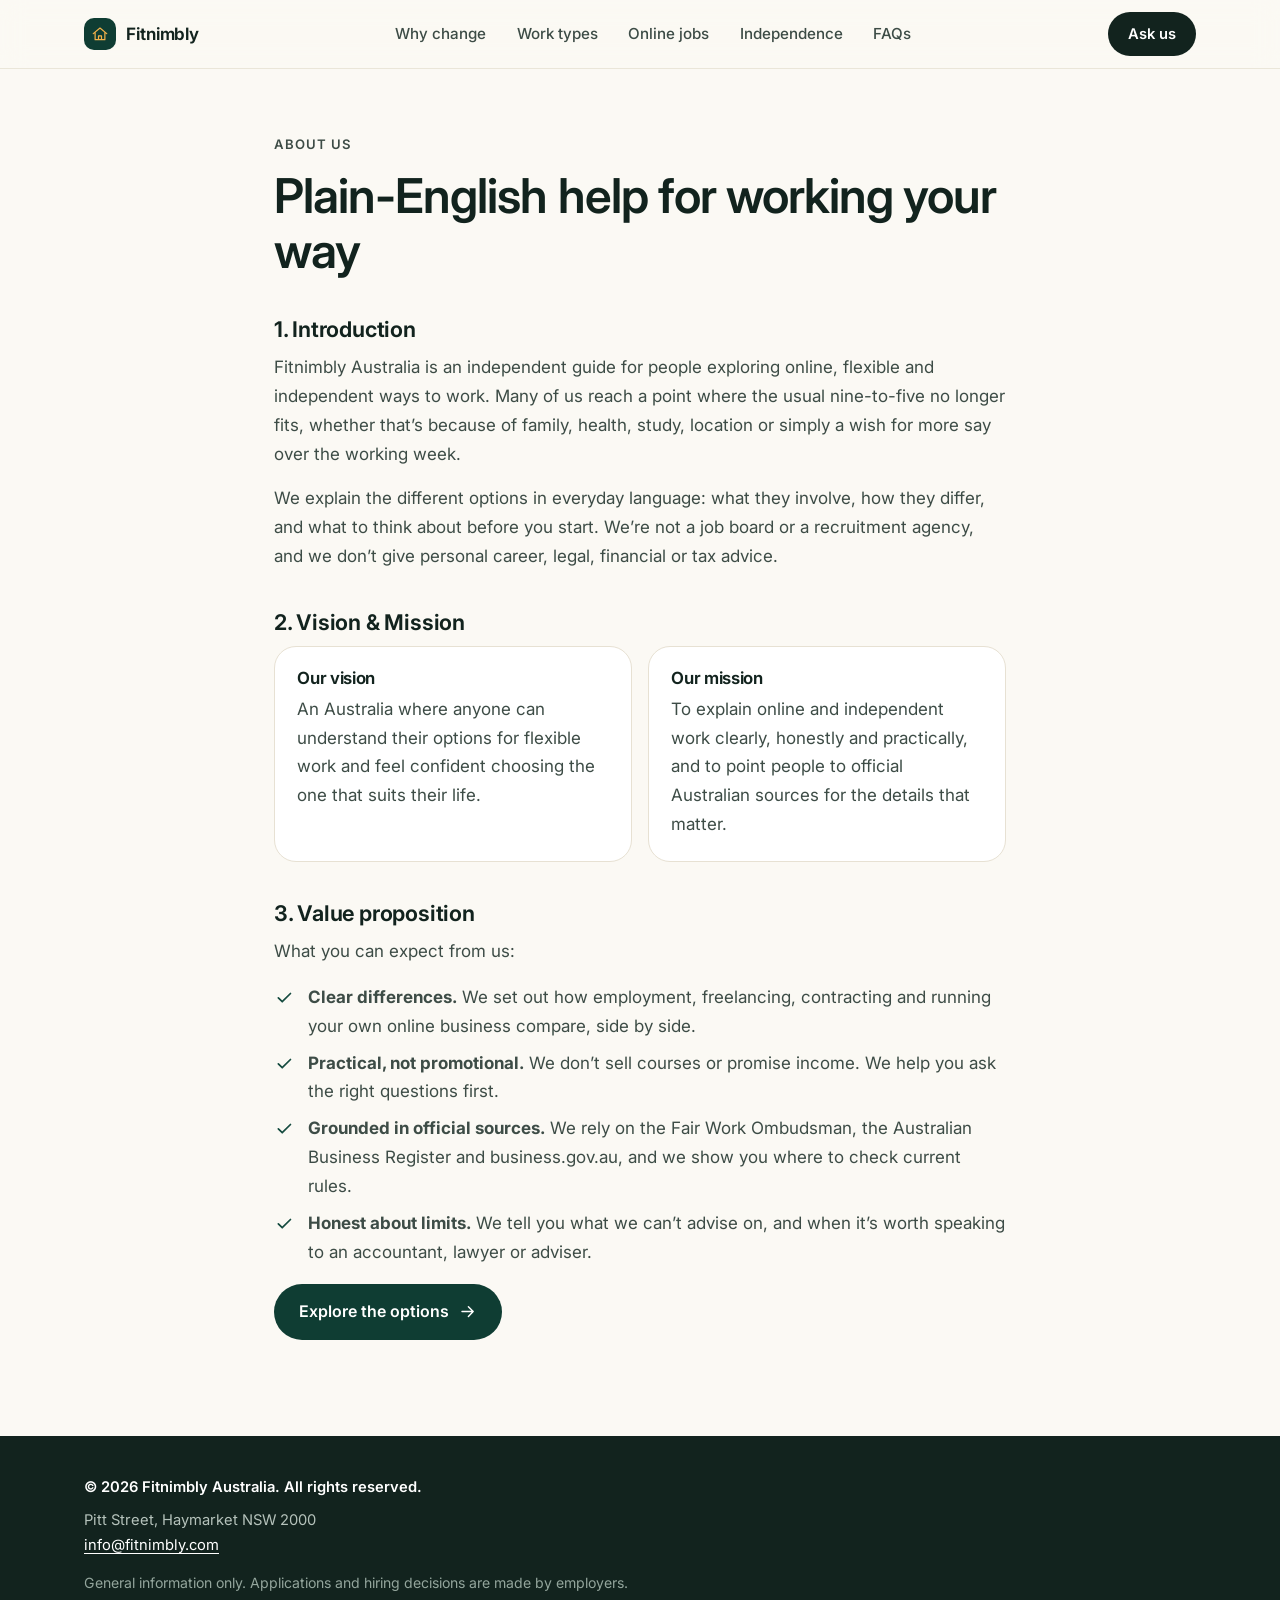
==== about/index.html @ 5c1d7741 "XM AUS1.0: fitnimbly.com Co-authored-by: Cursor <cursoragent@cursor.com>" ====
<!DOCTYPE html>
<html lang="en-AU">
<head>
  <meta charset="utf-8">
  <meta name="viewport" content="width=device-width, initial-scale=1">
  <title>About us | Fitnimbly Australia</title>
  <meta name="description" content="About Fitnimbly Australia: who we are, our vision and mission, and what you can expect from us.">
  <link rel="preconnect" href="https://fonts.googleapis.com">
  <link rel="preconnect" href="https://fonts.gstatic.com" crossorigin>
  <link rel="stylesheet" href="https://fonts.googleapis.com/css2?family=Inter:wght@400;500;600;700&display=swap">
  <link rel="stylesheet" href="/styles.css">
</head>
<body>
  <svg width="0" height="0" style="position:absolute" aria-hidden="true" focusable="false">
    <defs>
      <symbol id="i-house" viewBox="0 0 24 24"><path d="M3 11.5 12 4l9 7.5M5.5 10v9.5h13V10M10 19.5v-5h4v5" fill="none" stroke="currentColor" stroke-width="1.6" stroke-linecap="round" stroke-linejoin="round"/></symbol>
      <symbol id="i-arrow" viewBox="0 0 24 24"><path d="M5 12h14M13 6l6 6-6 6" fill="none" stroke="currentColor" stroke-width="1.8" stroke-linecap="round" stroke-linejoin="round"/></symbol>
      <symbol id="i-check" viewBox="0 0 24 24"><path d="m5 12.5 4.5 4.5L19 7.5" fill="none" stroke="currentColor" stroke-width="2" stroke-linecap="round" stroke-linejoin="round"/></symbol>
    </defs>
  </svg>

  <a class="skip" href="#main">Skip to main content</a>

  <header class="site-header">
    <div class="wrap bar">
      <a class="brand" href="/#top">
        <span class="mark" aria-hidden="true"><svg class="ico"><use href="#i-house"/></svg></span>
        <span>Fitnimbly</span>
      </a>
      <nav aria-label="Guide sections">
        <ul>
          <li><a href="/#change">Why change</a></li>
          <li><a href="/#options">Work types</a></li>
          <li><a href="/#work">Online jobs</a></li>
          <li><a href="/#independence">Independence</a></li>
          <li><a href="/#faqs">FAQs</a></li>
        </ul>
      </nav>
      <a class="btn small-btn" href="/#ask">Ask us</a>
    </div>
  </header>

  <main id="main">
    <article class="page doc">
      <div class="narrow">
        <p class="kicker">About us</p>
        <h1>Plain-English help for working your way</h1>

        <section aria-labelledby="intro">
          <h2 id="intro">1. Introduction</h2>
          <p>Fitnimbly Australia is an independent guide for people exploring online, flexible and independent ways to work. Many of us reach a point where the usual nine-to-five no longer fits, whether that’s because of family, health, study, location or simply a wish for more say over the working week.</p>
          <p>We explain the different options in everyday language: what they involve, how they differ, and what to think about before you start. We’re not a job board or a recruitment agency, and we don’t give personal career, legal, financial or tax advice.</p>
        </section>

        <section aria-labelledby="vision">
          <h2 id="vision">2. Vision &amp; Mission</h2>
          <div class="vm">
            <div class="card">
              <h3>Our vision</h3>
              <p>An Australia where anyone can understand their options for flexible work and feel confident choosing the one that suits their life.</p>
            </div>
            <div class="card">
              <h3>Our mission</h3>
              <p>To explain online and independent work clearly, honestly and practically, and to point people to official Australian sources for the details that matter.</p>
            </div>
          </div>
        </section>

        <section aria-labelledby="value">
          <h2 id="value">3. Value proposition</h2>
          <p>What you can expect from us:</p>
          <ul class="ticks">
            <li><svg class="ico" aria-hidden="true"><use href="#i-check"/></svg><span><strong>Clear differences.</strong> We set out how employment, freelancing, contracting and running your own online business compare, side by side.</span></li>
            <li><svg class="ico" aria-hidden="true"><use href="#i-check"/></svg><span><strong>Practical, not promotional.</strong> We don’t sell courses or promise income. We help you ask the right questions first.</span></li>
            <li><svg class="ico" aria-hidden="true"><use href="#i-check"/></svg><span><strong>Grounded in official sources.</strong> We rely on the Fair Work Ombudsman, the Australian Business Register and business.gov.au, and we show you where to check current rules.</span></li>
            <li><svg class="ico" aria-hidden="true"><use href="#i-check"/></svg><span><strong>Honest about limits.</strong> We tell you what we can’t advise on, and when it’s worth speaking to an accountant, lawyer or adviser.</span></li>
          </ul>
          <p><a class="btn primary" href="/#options">Explore the options <svg class="ico" aria-hidden="true"><use href="#i-arrow"/></svg></a></p>
        </section>
      </div>
    </article>
  </main>

  <footer class="site-footer">
    <div class="wrap foot">
      <p class="copy">© 2026 Fitnimbly Australia. All rights reserved.</p>
      <address>
        <span>Pitt Street, Haymarket NSW 2000</span><br>
        <a href="mailto:info@fitnimbly.com">info@fitnimbly.com</a>
      </address>
      <p class="disclaimer">General information only. Applications and hiring decisions are made by employers.</p>
    </div>
  </footer>
</body>
</html>
---- styles.css ----
:root {
  --ink: #12231e;
  --ink-2: #3d4c46;
  --muted: #62706a;
  --bg: #fbf9f4;
  --alt: #f3efe6;
  --card: #ffffff;
  --line: #e7e1d3;
  --forest: #0f3d33;
  --forest-2: #164c40;
  --mint: #dcebe1;
  --sand: #f1e6cf;
  --amber: #f4b24a;
  --amber-ink: #5c3b00;
  --clay: #c8532f;
  --focus: #0b57d0;
  --r: 22px;
  --sans: "Inter", system-ui, -apple-system, "Segoe UI", Roboto, Arial, sans-serif;
  --serif: "Instrument Serif", Georgia, serif;
}

* { box-sizing: border-box; }
html { scroll-behavior: smooth; scroll-padding-top: 88px; }
body { margin: 0; font-family: var(--sans); font-size: 1.0625rem; line-height: 1.65; color: var(--ink-2); background: var(--bg); -webkit-font-smoothing: antialiased; }
h1, h2, h3, h4 { margin: 0 0 .6rem; color: var(--ink); line-height: 1.15; letter-spacing: -.02em; font-weight: 650; }
h1 { font-size: clamp(2.5rem, 5.4vw, 4.1rem); letter-spacing: -.035em; font-weight: 600; }
h1 em { font-style: normal; color: var(--forest-2); }
h2 { font-size: clamp(1.9rem, 3.4vw, 2.7rem); letter-spacing: -.03em; }
h3 { font-size: 1.15rem; }
h4 { font-size: .95rem; }
p { margin: 0 0 1rem; }
a { color: var(--forest-2); text-underline-offset: 3px; }
a:hover { color: var(--forest); }
:focus-visible { outline: 3px solid var(--focus); outline-offset: 3px; border-radius: 6px; }

.wrap { max-width: 1160px; margin: 0 auto; padding: 0 1.5rem; }
section { padding: 6rem 0; }
section.alt { background: var(--alt); }
.small { font-size: .95rem; color: var(--muted); }
.ico { width: 1.2em; height: 1.2em; flex: none; vertical-align: -.2em; }
.kicker { font-size: .82rem; font-weight: 600; letter-spacing: .08em; text-transform: uppercase; color: var(--clay); margin-bottom: .8rem; }
.section-lead { font-size: 1.15rem; color: var(--muted); max-width: 62ch; margin-bottom: 2.6rem; }
.sub-h { margin: 3rem 0 .8rem; font-size: 1.35rem; }

.skip { position: absolute; left: -999px; top: 0; background: #fff; padding: .6rem 1rem; z-index: 50; }
.skip:focus { left: 0; }

.site-header { position: sticky; top: 0; z-index: 40; background: rgba(251,249,244,.85); backdrop-filter: saturate(1.4) blur(12px); border-bottom: 1px solid rgba(231,225,211,.8); }
.bar { display: flex; align-items: center; justify-content: space-between; gap: 1.5rem; min-height: 68px; }
.brand { display: flex; align-items: center; gap: .65rem; font-weight: 650; color: var(--ink); text-decoration: none; letter-spacing: -.01em; }
.mark { display: grid; place-items: center; width: 32px; height: 32px; border-radius: 10px; background: var(--forest); color: var(--amber); }
.mark .ico { width: 18px; height: 18px; }
nav ul { display: flex; gap: .3rem; list-style: none; margin: 0; padding: 0; }
nav a { display: block; color: var(--ink-2); text-decoration: none; font-size: .95rem; font-weight: 500; padding: .45rem .8rem; border-radius: 999px; }
nav a:hover { background: rgba(15,61,51,.07); color: var(--ink); }

.btn { display: inline-flex; align-items: center; gap: .55rem; font: inherit; font-weight: 600; font-size: 1rem; padding: .85rem 1.5rem; border-radius: 999px; text-decoration: none; cursor: pointer; border: 1.5px solid transparent; min-height: 48px; transition: transform .15s ease, background .15s ease, border-color .15s ease; }
.btn:hover { transform: translateY(-1px); }
.btn.primary { background: var(--forest); color: #fff; }
.btn.primary:hover { background: var(--forest-2); color: #fff; }
.btn.ghost { background: transparent; color: var(--ink); border-color: #c8c2b2; }
.btn.ghost:hover { border-color: var(--ink); }
.small-btn { background: var(--ink); color: #fff; padding: .55rem 1.2rem; min-height: 40px; font-size: .92rem; }
.small-btn:hover { background: #000; color: #fff; }

.hero { padding: 5rem 0 5.5rem; position: relative; overflow: hidden; background: radial-gradient(900px 500px at 88% -10%, #f9e2b6 0, transparent 60%), radial-gradient(700px 500px at -5% 100%, #d7e9dd 0, transparent 60%), var(--bg); }
.hero-grid { display: grid; grid-template-columns: 1.05fr 1fr; gap: 3.5rem; align-items: center; }
.eyebrow { display: inline-flex; align-items: center; gap: .55rem; font-size: .88rem; font-weight: 600; color: var(--forest-2); background: rgba(255,255,255,.75); border: 1px solid var(--line); padding: .35rem .9rem; border-radius: 999px; margin-bottom: 1.4rem; }
.dot { width: 8px; height: 8px; border-radius: 50%; background: var(--clay); }
.lead { font-size: 1.25rem; color: var(--ink); margin-top: 1.4rem; max-width: 36em; }
.sub { color: var(--muted); max-width: 36em; }
.actions { display: flex; flex-wrap: wrap; gap: .75rem; margin: 1.8rem 0 1.6rem; }
.audience { list-style: none; display: flex; flex-wrap: wrap; gap: .4rem 1.2rem; padding: 0; margin: 0; font-size: .92rem; color: var(--muted); }
.audience li::before { content: ""; display: inline-block; width: 6px; height: 6px; border-radius: 50%; background: var(--amber); margin-right: .5rem; vertical-align: middle; }

.hero-art { position: relative; padding: 1rem 0 2.5rem 1.5rem; }
.mock { background: #fff; border: 1px solid var(--line); border-radius: 20px; box-shadow: 0 30px 60px -20px rgba(15,61,51,.25), 0 6px 14px rgba(15,61,51,.06); overflow: hidden; transform: rotate(1.2deg); }
.mock-top { display: flex; align-items: center; gap: .4rem; padding: .75rem 1rem; background: #f6f3ec; border-bottom: 1px solid var(--line); }
.mock-top i { width: 10px; height: 10px; border-radius: 50%; background: #d9d2c0; }
.mock-top span { margin-left: .6rem; font-size: .78rem; color: var(--muted); background: #fff; border: 1px solid var(--line); border-radius: 999px; padding: .15rem .8rem; }
.mock-body { padding: 1.5rem; }
.ex { font-size: .72rem; font-weight: 700; text-transform: uppercase; letter-spacing: .08em; color: var(--clay); margin-bottom: .3rem; }
.mock-body h2 { font-size: 1.5rem; margin-bottom: .8rem; }
.tags { display: flex; flex-wrap: wrap; gap: .4rem; margin-bottom: 1rem; }
.tag-pill { display: inline-flex; align-items: center; gap: .35rem; font-size: .8rem; background: var(--alt); color: var(--ink-2); border-radius: 999px; padding: .25rem .7rem; }
.reqs { list-style: none; margin: 0 0 1.2rem; padding: 0; font-size: .92rem; }
.reqs li { display: flex; align-items: center; gap: .6rem; padding: .5rem 0; border-top: 1px solid var(--line); }
.pill { display: inline-block; font-size: .72rem; font-weight: 700; padding: .15rem .6rem; border-radius: 999px; letter-spacing: .02em; white-space: nowrap; }
.pill.must { background: #fbe0d4; color: #8a2f13; }
.pill.nice { background: var(--mint); color: var(--forest); }
.fake-btn { text-align: center; font-weight: 600; font-size: .92rem; background: var(--forest); color: #fff; padding: .7rem; border-radius: 999px; }

.float { position: absolute; background: #fff; border: 1px solid var(--line); border-radius: 16px; box-shadow: 0 18px 36px -12px rgba(15,61,51,.28); padding: .8rem 1rem; }
.f1 { left: 0; bottom: .2rem; display: flex; gap: .7rem; align-items: center; transform: rotate(-2deg); }
.f1 b { display: block; font-size: .92rem; color: var(--ink); line-height: 1.2; }
.f1 small { color: var(--muted); font-size: .78rem; }
.tick { display: grid; place-items: center; width: 34px; height: 34px; border-radius: 50%; background: var(--mint); color: var(--forest); }
.f2 { right: -.5rem; bottom: 0; width: 210px; transform: rotate(2deg); }
.f2 .mini { font-size: .72rem; text-transform: uppercase; letter-spacing: .08em; font-weight: 700; color: var(--muted); margin-bottom: .4rem; }
.f2 .line { display: flex; gap: 4px; height: 12px; margin-bottom: .4rem; }
.f2 .seg { border-radius: 99px; }
.f2 .seg.g { flex: 1; background: #e3ddcf; }
.f2 .seg.t { flex: 4; background: var(--forest); }
.f2 small { font-size: .75rem; color: var(--muted); }

.trust { padding: 0; background: var(--forest); color: #e8f1ec; }
.learn-grid { list-style: none; margin: 0; padding: 1.6rem 0; display: grid; grid-template-columns: repeat(4, 1fr); gap: 1.5rem; }
.learn-grid li { display: flex; gap: .8rem; align-items: center; font-size: .95rem; line-height: 1.4; }
.learn-grid .ico { width: 26px; height: 26px; color: var(--amber); }

.bento { display: grid; grid-template-columns: repeat(6, 1fr); gap: 1rem; }
.tile { background: var(--card); border: 1px solid var(--line); border-radius: var(--r); padding: 1.8rem; }
.tile p:last-child { margin-bottom: 0; }
.t-remote, .t-online, .t-flex { grid-column: span 2; }
.t-overlap { grid-column: span 4; display: grid; grid-template-columns: 240px 1fr; gap: 2rem; align-items: center; }
.t-hybrid { grid-column: span 2; background: var(--forest); border-color: var(--forest); color: #d6e6de; }
.t-hybrid h3 { color: #fff; }
.t-hybrid .small { color: #b5cdc2; }
.t-hybrid strong { color: #fff; }
.badge { display: inline-grid; place-items: center; width: 46px; height: 46px; border-radius: 14px; margin-bottom: 1.1rem; }
.badge .ico { width: 24px; height: 24px; }
.t-remote .badge { background: var(--mint); color: var(--forest); }
.t-online .badge { background: #fbe0d4; color: #8a2f13; }
.t-flex .badge { background: var(--sand); color: var(--amber-ink); }

.venn { margin: 0; }
.venn svg { width: 100%; height: auto; display: block; }
.venn circle { stroke-width: 1.5; fill-opacity: .55; }
.venn .c1 { fill: #9fd0b4; stroke: #4c9a74; }
.venn .c2 { fill: #f6b9a0; stroke: #d27a58; }
.venn .c3 { fill: #f7d58f; stroke: #c99a2e; }
.vt { font-size: 13px; font-weight: 700; fill: var(--ink); font-family: var(--sans); }
.vc { font-size: 11px; font-weight: 700; fill: var(--ink); font-family: var(--sans); }

.days { display: grid; grid-template-columns: repeat(5, 1fr); gap: .4rem; margin: 1rem 0; }
.day { display: flex; flex-direction: column; align-items: center; padding: .6rem .1rem; border-radius: 12px; font-size: .78rem; font-weight: 600; }
.day b { font-size: .72rem; opacity: .85; }
.day.home { background: var(--amber); color: var(--amber-ink); }
.day.office { background: rgba(255,255,255,.12); color: #e8f1ec; }

.next { display: flex; gap: 1rem; align-items: baseline; flex-wrap: wrap; margin: 2.4rem 0 0; padding: 1rem 1.3rem; background: #fff; border: 1px solid var(--line); border-left: 4px solid var(--clay); border-radius: 14px; color: var(--ink); }
section.alt .next { background: #fff; }
.next span { font-size: .75rem; font-weight: 700; text-transform: uppercase; letter-spacing: .08em; color: var(--clay); }

.explorer { display: grid; grid-template-columns: 260px 1fr; gap: 1.2rem; align-items: start; }
.tablist { display: flex; flex-direction: column; gap: .35rem; }
.tab { display: flex; align-items: center; gap: .7rem; width: 100%; text-align: left; font: inherit; font-weight: 550; font-size: .98rem; padding: .85rem 1rem; border-radius: 14px; border: 1px solid transparent; background: transparent; color: var(--ink-2); cursor: pointer; transition: background .15s ease; }
.tab:hover { background: rgba(255,255,255,.7); }
.tab[aria-selected="true"] { background: #fff; border-color: var(--line); color: var(--ink); font-weight: 650; }
.tab .ico { color: var(--forest-2); width: 22px; height: 22px; }
.panels { background: #fff; border: 1px solid var(--line); border-radius: var(--r); padding: 2rem; min-height: 100%; }
.panel h3 { font-size: 1.6rem; margin-bottom: 1.4rem; }
.trio { display: grid; grid-template-columns: repeat(3, 1fr); gap: 1.5rem; }
.trio h4 { font-size: .78rem; text-transform: uppercase; letter-spacing: .08em; color: var(--forest-2); margin-bottom: .4rem; }
.trio p { font-size: 1rem; margin: 0; }
.js .panel[hidden] { display: none; }
html:not(.js) .panel + .panel { margin-top: 2rem; padding-top: 2rem; border-top: 1px solid var(--line); }
html:not(.js) .tablist { display: none; }
html:not(.js) .explorer { grid-template-columns: 1fr; }

.scenario { display: flex; gap: 1.4rem; align-items: flex-start; margin: 2rem 0 0; padding: 1.8rem; border-radius: var(--r); background: var(--sand); }
.scenario .mono { display: grid; place-items: center; width: 56px; height: 56px; border-radius: 50%; background: var(--forest); color: var(--amber); font-family: var(--serif); font-size: 1.8rem; flex: none; }
.scenario .mono.b { background: var(--clay); color: #fff; }
.scenario .ex { color: var(--amber-ink); }
.scenario p:last-child { margin-bottom: 0; }

.translate { display: grid; gap: .7rem; margin: 1rem 0; }
.pair { display: grid; grid-template-columns: 1fr 28px 1.4fr; gap: 1rem; align-items: center; }
.pair .from { background: var(--sand); color: var(--amber-ink); border-radius: 14px; padding: .85rem 1.1rem; font-weight: 600; font-size: .98rem; }
.pair .to { background: #fff; border: 1px solid var(--line); border-radius: 14px; padding: .85rem 1.1rem; color: var(--ink); }
.pair .arrow { color: var(--clay); width: 24px; height: 24px; }

.grid4 { display: grid; grid-template-columns: repeat(4, 1fr); gap: 1rem; margin: 2.4rem 0; }
.grid3 { display: grid; grid-template-columns: repeat(3, 1fr); gap: 1rem; }
.mini-card { background: #fff; border: 1px solid var(--line); border-radius: var(--r); padding: 1.5rem; }
.mini-card h3 { font-size: 1.05rem; }
.mini-card p { font-size: .98rem; margin: 0; }
.ib { display: inline-grid; place-items: center; width: 42px; height: 42px; border-radius: 12px; background: var(--mint); color: var(--forest); margin-bottom: 1rem; }
.mini-card a { font-weight: 600; }

.equip { display: grid; grid-template-columns: 1.3fr 1fr; gap: 2rem; align-items: center; background: var(--forest); color: #d6e6de; border-radius: var(--r); padding: 2rem; }
.equip h3 { color: #fff; }
.equip p { margin: 0; }
.equip-list { list-style: none; margin: 0; padding: 0; display: grid; grid-template-columns: 1fr 1fr; gap: .6rem; }
.equip-list li { display: flex; align-items: center; gap: .6rem; background: rgba(255,255,255,.08); border: 1px solid rgba(255,255,255,.12); border-radius: 14px; padding: .8rem 1rem; font-size: .95rem; font-weight: 550; color: #fff; }
.equip-list .ico { color: var(--amber); }

.two-col { display: grid; grid-template-columns: 1fr 1fr; gap: 1rem; margin: 1.2rem 0; }
.col { border-radius: var(--r); padding: 1.6rem; background: #fff; border: 1px solid var(--line); }
.col h4 { margin-bottom: .8rem; }
.col ul { margin: 0; padding-left: 1.1rem; }
.col li { margin-bottom: .45rem; }

.planner { margin: 0 0 1.2rem; background: #fff; border: 1px solid var(--line); border-radius: var(--r); padding: 1.6rem; }
.planner figcaption { display: flex; justify-content: space-between; gap: 1rem; flex-wrap: wrap; margin-bottom: 1rem; }
.planner figcaption span { font-weight: 650; color: var(--ink); }
.planner figcaption em { font-style: normal; color: var(--muted); font-size: .9rem; }
.pgrid { display: grid; grid-template-columns: repeat(5, 1fr); gap: .6rem; }
.pcol { display: flex; flex-direction: column; gap: .4rem; }
.pcol b { text-align: center; font-size: .82rem; color: var(--muted); text-transform: uppercase; letter-spacing: .06em; }
.blk { display: block; border-radius: 12px; padding: .5rem .5rem; font-size: .8rem; line-height: 1.3; text-align: center; }
.blk.work { background: var(--forest); color: #fff; padding: 1.3rem .5rem; font-weight: 600; }
.blk.call { background: var(--amber); color: var(--amber-ink); font-weight: 650; }
.blk.pause { background: #efe9dc; color: var(--muted); }
.blk.free { background: var(--mint); color: var(--forest); padding: 2rem .5rem; font-weight: 650; }
.legend { display: flex; flex-wrap: wrap; align-items: center; gap: .4rem .6rem; font-size: .85rem; color: var(--muted); margin: 1.2rem 0 0; }
.key { width: .8rem; height: .8rem; border-radius: 4px; display: inline-block; margin-left: .8rem; }
.key:first-child { margin-left: 0; }
.key.work { background: var(--forest); } .key.call { background: var(--amber); } .key.pause { background: #e3ddcf; }

.checklist { background: #fff; border: 1px solid var(--line); border-radius: var(--r); padding: 2rem; margin-bottom: 1.2rem; }
.progress-wrap { margin-bottom: 1.6rem; }
.progress { font-weight: 650; color: var(--ink); margin: 0 0 .5rem; font-size: .95rem; }
.bar-track { height: 8px; background: var(--alt); border-radius: 999px; overflow: hidden; }
.bar-fill { height: 100%; width: 0; background: var(--clay); border-radius: 999px; transition: width .3s ease; }
.check-grid { display: grid; grid-template-columns: 1fr 1fr; gap: 1.6rem 3rem; }
fieldset { border: 0; padding: 0; margin: 0; }
legend { display: flex; align-items: center; gap: .7rem; font-weight: 650; color: var(--ink); margin-bottom: .5rem; padding: 0; }
.num { display: inline-grid; place-items: center; width: 1.7rem; height: 1.7rem; border-radius: 50%; background: var(--sand); color: var(--amber-ink); font-size: .8rem; font-weight: 700; }
.checklist label { display: flex; gap: .8rem; align-items: flex-start; padding: .5rem 0; cursor: pointer; font-size: .98rem; line-height: 1.5; }
.checklist input { appearance: none; -webkit-appearance: none; width: 1.3rem; height: 1.3rem; flex: none; margin-top: .15rem; border: 1.5px solid #a9a391; border-radius: 7px; background: #fff; display: grid; place-items: center; cursor: pointer; }
.checklist input:checked { background: var(--forest); border-color: var(--forest); }
.checklist input:checked::after { content: ""; width: .35rem; height: .65rem; border: solid #fff; border-width: 0 2.5px 2.5px 0; transform: rotate(45deg) translate(-1px, -1px); }
.checklist input:checked + span { color: var(--muted); }
.note { display: flex; gap: .8rem; align-items: flex-start; background: var(--sand); border-radius: 16px; padding: 1.1rem 1.3rem; color: var(--ink); margin: 0; }
.note .ico { width: 24px; height: 24px; color: var(--amber-ink); margin-top: .1rem; }

section.dark { background: var(--forest); color: #cfe0d7; }
section.dark h2 { color: #fff; }
section.dark .kicker { color: var(--amber); }
section.dark .section-lead, section.dark .small { color: #a9c4b8; }
section.dark a { color: #fff; }
.links { list-style: none; padding: 0; margin: 0 0 1.6rem; display: grid; grid-template-columns: repeat(3, 1fr); gap: 1rem; }
.links a { display: block; height: 100%; background: rgba(255,255,255,.06); border: 1px solid rgba(255,255,255,.14); border-radius: var(--r); padding: 1.4rem; text-decoration: none; transition: background .15s ease, transform .15s ease; }
.links a:hover { background: rgba(255,255,255,.12); transform: translateY(-2px); }
.ln { display: flex; justify-content: space-between; align-items: center; gap: .6rem; font-weight: 650; color: #fff; font-size: 1.05rem; margin-bottom: .4rem; }
.ln .ico { color: var(--amber); }
.links small { display: block; color: #b8d0c4; font-size: .93rem; line-height: 1.5; }

.faq-grid { display: grid; grid-template-columns: .9fr 1.3fr; gap: 4rem; align-items: start; }
.acc details { border-bottom: 1px solid var(--line); }
.acc details:first-child { border-top: 1px solid var(--line); }
.acc summary { list-style: none; cursor: pointer; display: flex; justify-content: space-between; align-items: center; gap: 1rem; font-weight: 600; color: var(--ink); padding: 1.2rem 0; font-size: 1.05rem; }
.acc summary::-webkit-details-marker { display: none; }
.acc summary::after { content: "+"; display: grid; place-items: center; width: 30px; height: 30px; border-radius: 50%; background: var(--alt); font-size: 1.3rem; line-height: 1; font-weight: 400; color: var(--forest); flex: none; transition: transform .2s ease; }
.acc details[open] summary::after { content: "–"; background: var(--forest); color: #fff; }
.acc p { padding-bottom: 1.2rem; margin: 0; color: var(--muted); }

.ask-grid { display: grid; grid-template-columns: .9fr 1.1fr; gap: 4rem; align-items: start; }
.enquiry { background: #fff; border: 1px solid var(--line); border-radius: var(--r); padding: 2rem; }
.field { margin-bottom: 1.2rem; }
.field label { display: block; font-weight: 600; font-size: .95rem; color: var(--ink); margin-bottom: .35rem; }
input[type="text"], input[type="email"], select, textarea { width: 100%; font: inherit; padding: .8rem 1rem; border: 1.5px solid #bdb7a6; border-radius: 12px; background: #fff; color: var(--ink); transition: border-color .15s ease; }
input[type="text"]:hover, input[type="email"]:hover, select:hover, textarea:hover { border-color: #8d8775; }
.field.invalid input, .field.invalid select, .field.invalid textarea { border-color: #b3261e; }
.error { color: #b3261e; font-size: .92rem; margin: .35rem 0 0; }
.confirm { background: var(--mint); border-radius: 12px; padding: 1rem 1.2rem; margin: 1.2rem 0 0; font-weight: 600; color: var(--forest); }

.about-grid { display: grid; grid-template-columns: .9fr 1.3fr; gap: 4rem; }
.meta { display: flex; flex-wrap: wrap; align-items: center; gap: .6rem; font-size: .95rem; color: var(--muted); }

.site-footer { background: var(--ink); color: #b5c2bb; padding: 2.4rem 0; font-size: .92rem; }
.site-footer a { color: #fff; }
.site-footer p { margin: 0 0 .3rem; }
.page { padding: 4rem 0 5rem; }
.narrow { max-width: 780px; margin: 0 auto; padding: 0 1.5rem; }

@media (max-width: 1020px) {
  .hero-grid, .faq-grid, .ask-grid, .about-grid, .equip { grid-template-columns: 1fr; gap: 2.5rem; }
  .learn-grid { grid-template-columns: 1fr 1fr; }
  .bento { grid-template-columns: 1fr 1fr; }
  .t-remote, .t-online, .t-flex, .t-hybrid { grid-column: span 1; }
  .t-overlap { grid-column: span 2; }
  .grid4 { grid-template-columns: 1fr 1fr; }
  .grid3, .links { grid-template-columns: 1fr 1fr; }
  .explorer { grid-template-columns: 1fr; }
  .tablist { flex-direction: row; overflow-x: auto; padding-bottom: .3rem; }
  .tab { width: auto; white-space: nowrap; }
}
@media (max-width: 680px) {
  section { padding: 4rem 0; }
  .hero { padding: 3rem 0 4rem; }
  .hero-art { padding: 0 0 3rem; }
  .f1 { left: 0; bottom: 3.6rem; }
  .f2 { right: 0; width: 180px; }
  .bento, .grid4, .grid3, .links, .two-col, .check-grid, .learn-grid, .trio { grid-template-columns: 1fr; }
  .t-overlap { grid-column: span 1; grid-template-columns: 1fr; }
  .t-overlap .venn { max-width: 240px; }
  .pair { grid-template-columns: 1fr; gap: .4rem; }
  .pair .arrow { transform: rotate(90deg); margin-left: .8rem; }
  .scenario { flex-direction: column; }
  .pgrid { gap: .25rem; }
  .blk { font-size: .66rem; padding: .35rem .15rem; }
  .panels, .enquiry, .checklist { padding: 1.3rem; }
}
@media (prefers-reduced-motion: reduce) { html { scroll-behavior: auto; } * { transition: none !important; } }

.three { background: #fff; border: 1px solid var(--line); border-radius: 24px; padding: 1.6rem; box-shadow: 0 30px 60px -24px rgba(15,61,51,.25), 0 6px 14px rgba(15,61,51,.06); transform: rotate(1deg); }
.three .row { display: grid; grid-template-columns: 46px 1fr; gap: .2rem 1rem; align-items: center; padding: 1rem 0; border-top: 1px solid var(--line); }
.three .ex { margin-bottom: .8rem; }
.three .row:first-child { border-top: 0; padding-top: .2rem; }
.three .row b { display: block; color: var(--ink); font-size: 1.15rem; line-height: 1.2; }
.three .row small { color: var(--muted); font-size: .85rem; }
.three .ans { grid-column: 2; font-size: .92rem; color: var(--ink); background: var(--alt); border-radius: 999px; padding: .25rem .8rem; justify-self: start; }
.three .badge { margin: 0; }
.three .r1 .badge { background: var(--mint); color: var(--forest); }
.three .r2 .badge { background: #fbe0d4; color: #8a2f13; }
.three .r3 .badge { background: var(--sand); color: var(--amber-ink); }
.f2 .seg.h { flex: 1; background: var(--amber); }
.f2 .seg.o { flex: 1; background: var(--forest); }

.table-wrap { overflow-x: auto; border: 1px solid var(--line); border-radius: var(--r); background: #fff; }
table.compare { width: 100%; border-collapse: collapse; min-width: 720px; font-size: .98rem; }
table.compare th, table.compare td { text-align: left; padding: 1rem 1.2rem; border-bottom: 1px solid var(--line); vertical-align: top; }
table.compare thead th { font-size: .75rem; text-transform: uppercase; letter-spacing: .08em; color: var(--muted); background: #faf7f0; }
table.compare tbody tr:last-child th, table.compare tbody tr:last-child td { border-bottom: 0; }
table.compare tbody th { color: var(--ink); white-space: nowrap; font-weight: 650; }
.dotk { display: inline-block; width: .65rem; height: .65rem; border-radius: 50%; margin-right: .6rem; }
.dotk.remote { background: #4c9a74; } .dotk.online { background: #d27a58; } .dotk.flex { background: #c99a2e; } .dotk.hybrid { background: var(--forest); }
.sr { position: absolute; width: 1px; height: 1px; overflow: hidden; clip: rect(0 0 0 0); }
.types { font-size: .92rem; color: var(--muted); margin: -.8rem 0 1.4rem; }
.types b { color: var(--forest-2); font-weight: 650; }
@media (max-width: 680px) { .three { transform: none; } }

.goals { list-style: none; margin: 0; padding: 0; display: grid; gap: .7rem; }
.goals li { display: grid; grid-template-columns: 1fr 28px 1.5fr; gap: 1rem; align-items: center; }
.goals .g { background: var(--sand); color: var(--amber-ink); border-radius: 14px; padding: .95rem 1.2rem; font-weight: 650; }
.goals .a { background: #fff; border: 1px solid var(--line); border-radius: 14px; padding: .95rem 1.2rem; color: var(--ink); }
.goals .arrow { color: var(--clay); width: 24px; height: 24px; }
.group-h { margin: 2.2rem 0 1rem; }
.group-h:first-of-type { margin-top: 0; }
.opts { display: grid; grid-template-columns: repeat(2, 1fr); gap: 1rem; }
.opt { background: #fff; border: 1px solid var(--line); border-radius: var(--r); padding: 1.8rem; display: flex; flex-direction: column; }
.opt .badge { background: var(--mint); color: var(--forest); }
.opt h3 { font-size: 1.3rem; }
.opt p { margin-bottom: .8rem; }
.opt .worth { margin: auto 0 0; padding-top: .9rem; border-top: 1px solid var(--line); font-size: .95rem; color: var(--muted); }
.opt .worth a { font-weight: 600; }
table.compare.two { min-width: 0; }
table.compare.two thead th:first-child, table.compare.two tbody th { width: 34%; white-space: normal; }
.small.tight { margin: .9rem 0 1.2rem; }
.tight-top { margin-top: 0; }
.start-grid { display: grid; grid-template-columns: 1fr 1fr; gap: 4rem; align-items: start; }
.steps { list-style: none; counter-reset: s; margin: 1rem 0 1.4rem; padding: 0; display: grid; gap: .6rem; }
.steps li { counter-increment: s; display: flex; gap: .9rem; align-items: center; background: #fff; border: 1px solid var(--line); border-radius: 14px; padding: .85rem 1.1rem; color: var(--ink); font-weight: 550; }
.steps li::before { content: counter(s); display: grid; place-items: center; width: 1.9rem; height: 1.9rem; border-radius: 50%; background: var(--forest); color: #fff; font-size: .85rem; font-weight: 700; flex: none; }
.acc p + p { margin-top: -.6rem; }
@media (max-width: 1020px) { .opts, .start-grid { grid-template-columns: 1fr; } .start-grid { gap: 2rem; } }
@media (max-width: 680px) { .goals li { grid-template-columns: 1fr; gap: .4rem; } .goals .arrow { transform: rotate(90deg); margin-left: .8rem; } }

.site-footer .copy { font-weight: 600; color: #fff; margin-bottom: .6rem; }
.site-footer address { font-style: normal; line-height: 1.7; margin-bottom: .8rem; }
.site-footer .disclaimer { color: #93a59c; font-size: .88rem; }

.bar { display: flex; justify-content: space-between; gap: 1.5rem; }
.bar .small-btn { flex-shrink: 0; }
nav a[aria-current="true"] { background: rgba(15,61,51,.09); color: var(--ink); }
@media (max-width: 1020px) {
  .bar { gap: 1rem; }
  nav a { padding: .4rem .5rem; font-size: .9rem; }
  nav ul { gap: 0; }
}
@media (max-width: 860px) {
  .brand { font-size: .95rem; gap: .5rem; white-space: nowrap; }
  nav a { padding: .4rem .38rem; font-size: .84rem; }
  .small-btn { padding: .5rem 1rem; }
}
@media (max-width: 700px) {
  .bar { display: grid; grid-template-columns: 1fr auto; row-gap: 0; padding-top: .5rem; }
  nav { grid-column: 1 / -1; grid-row: 2; overflow-x: auto; margin: 0 -.2rem; padding-bottom: .5rem; scrollbar-width: none; }
  nav::-webkit-scrollbar { display: none; }
  nav ul { justify-content: flex-start; flex-wrap: nowrap; }
  nav a { white-space: nowrap; }
  html { scroll-padding-top: 124px; }
}

.doc h1 { font-size: clamp(2rem, 4.5vw, 3rem); line-height: 1.15; letter-spacing: -.02em; margin-bottom: 1.2rem; }
.doc h2 { font-size: 1.35rem; margin: 2.4rem 0 .7rem; letter-spacing: -.01em; }
.doc h3 { font-size: 1.05rem; margin-bottom: .4rem; }
.doc p, .doc li { color: var(--ink-2); line-height: 1.7; }
.doc ul { padding-left: 1.2rem; }
.doc li { margin-bottom: .5rem; }
.doc .meta-line { color: var(--ink-2); font-size: .92rem; margin-bottom: 1.5rem; }
.doc .vm { display: grid; grid-template-columns: 1fr 1fr; gap: 1rem; }
.doc .card { background: #fff; border: 1px solid var(--line); border-radius: var(--r); padding: 1.4rem; }
.doc .card p { margin: 0; }
.doc ul.ticks { list-style: none; padding: 0; }
.doc ul.ticks li { display: flex; gap: .8rem; align-items: flex-start; }
.doc ul.ticks .ico { flex: none; width: 1.3rem; height: 1.3rem; margin-top: .25rem; color: var(--forest-2); }
.thanks { padding: 6rem 0 7rem; }
.thanks .center { text-align: center; }
.thanks h1 { font-size: clamp(2rem, 5vw, 3.2rem); letter-spacing: -.02em; margin: 1.2rem 0 .8rem; }
.thanks .lead { max-width: 34rem; margin: 0 auto 2rem; }
.thanks .tick { display: inline-flex; width: 72px; height: 72px; border-radius: 50%; background: var(--mint); color: var(--forest); align-items: center; justify-content: center; }
.thanks .tick .ico { width: 34px; height: 34px; }
@media (max-width: 700px) { .doc .vm { grid-template-columns: 1fr; } }
.doc section { padding: 0; }
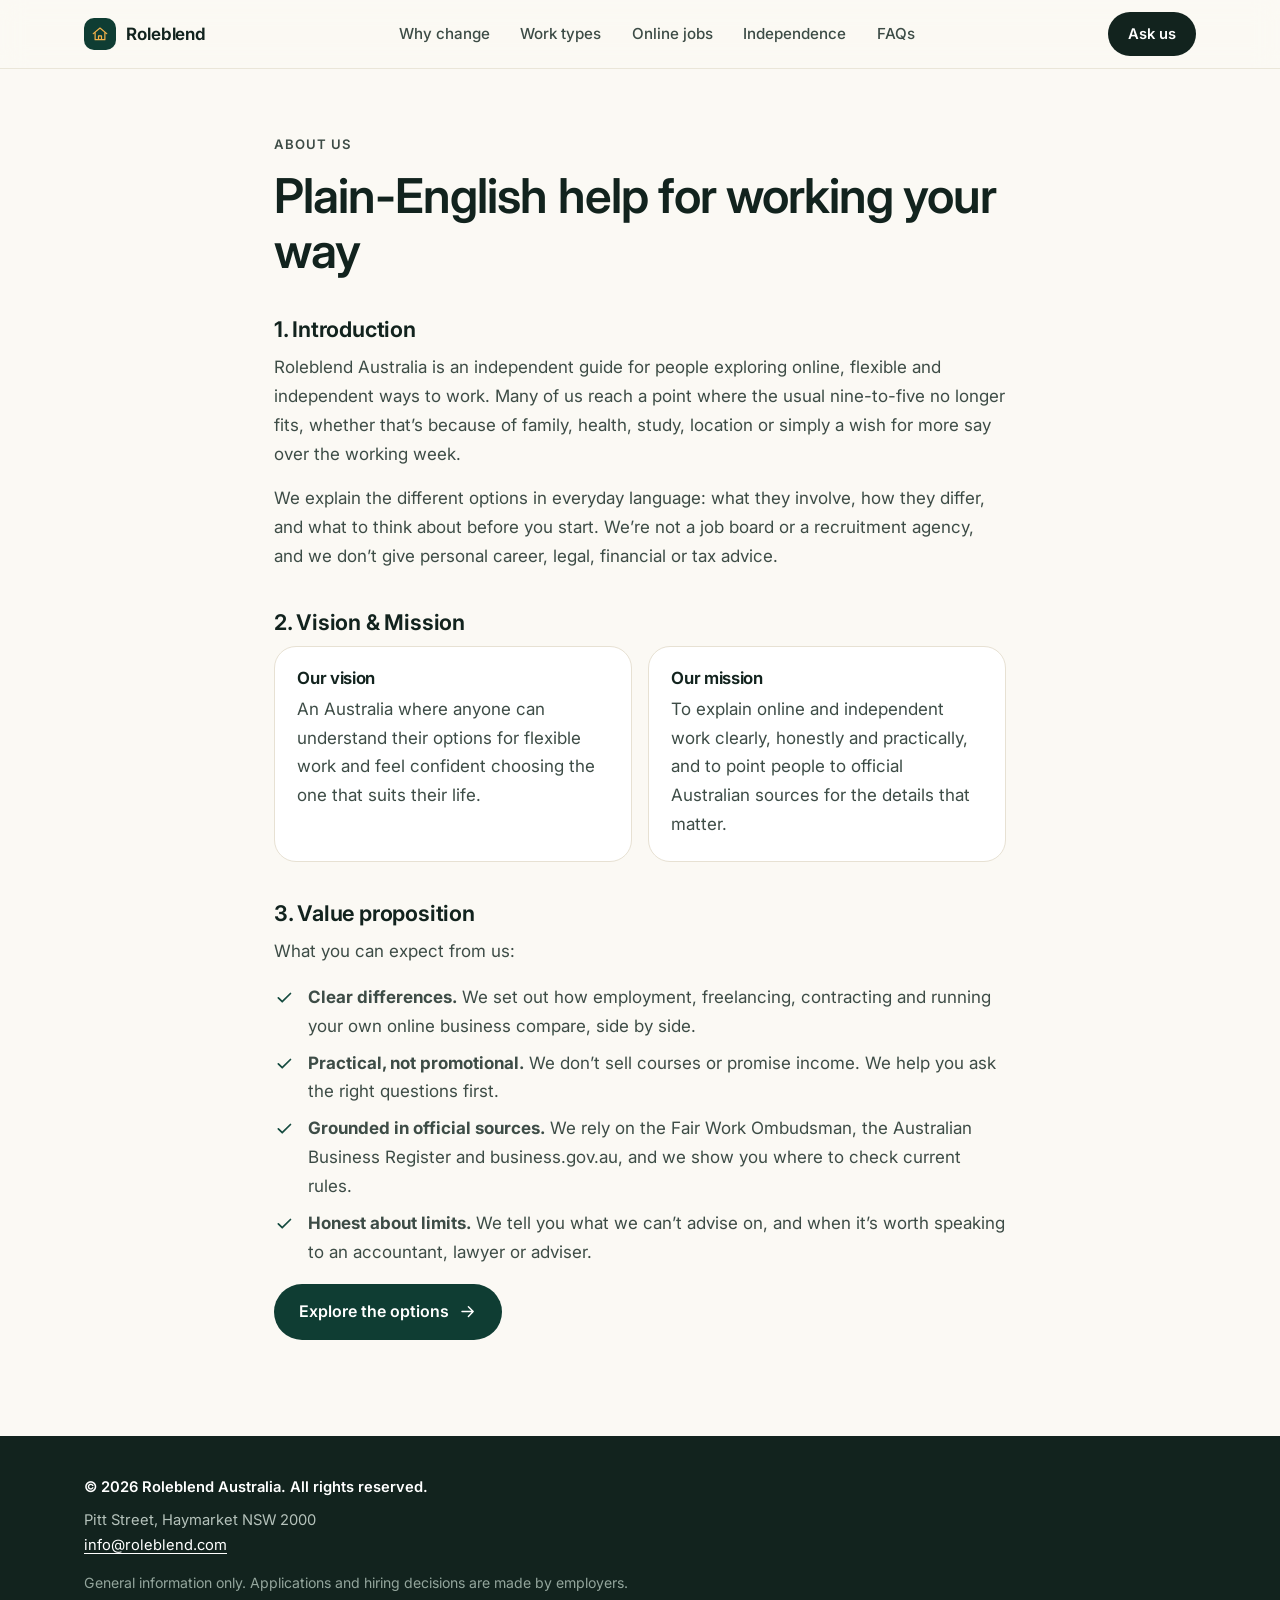
==== commit efcec05e: "XM AUS1.0: roleblend.com Co-authored-by: Cursor <cursoragent@cursor.com>" ====
--- a/about/index.html
+++ b/about/index.html
@@ -3,8 +3,8 @@
 <head>
   <meta charset="utf-8">
   <meta name="viewport" content="width=device-width, initial-scale=1">
-  <title>About us | Fitnimbly Australia</title>
-  <meta name="description" content="About Fitnimbly Australia: who we are, our vision and mission, and what you can expect from us.">
+  <title>About us | Roleblend Australia</title>
+  <meta name="description" content="About Roleblend Australia: who we are, our vision and mission, and what you can expect from us.">
   <link rel="preconnect" href="https://fonts.googleapis.com">
   <link rel="preconnect" href="https://fonts.gstatic.com" crossorigin>
   <link rel="stylesheet" href="https://fonts.googleapis.com/css2?family=Inter:wght@400;500;600;700&display=swap">
@@ -25,7 +25,7 @@
     <div class="wrap bar">
       <a class="brand" href="/#top">
         <span class="mark" aria-hidden="true"><svg class="ico"><use href="#i-house"/></svg></span>
-        <span>Fitnimbly</span>
+        <span>Roleblend</span>
       </a>
       <nav aria-label="Guide sections">
         <ul>
@@ -48,7 +48,7 @@
 
         <section aria-labelledby="intro">
           <h2 id="intro">1. Introduction</h2>
-          <p>Fitnimbly Australia is an independent guide for people exploring online, flexible and independent ways to work. Many of us reach a point where the usual nine-to-five no longer fits, whether that’s because of family, health, study, location or simply a wish for more say over the working week.</p>
+          <p>Roleblend Australia is an independent guide for people exploring online, flexible and independent ways to work. Many of us reach a point where the usual nine-to-five no longer fits, whether that’s because of family, health, study, location or simply a wish for more say over the working week.</p>
           <p>We explain the different options in everyday language: what they involve, how they differ, and what to think about before you start. We’re not a job board or a recruitment agency, and we don’t give personal career, legal, financial or tax advice.</p>
         </section>
 
@@ -83,10 +83,10 @@
 
   <footer class="site-footer">
     <div class="wrap foot">
-      <p class="copy">© 2026 Fitnimbly Australia. All rights reserved.</p>
+      <p class="copy">© 2026 Roleblend Australia. All rights reserved.</p>
       <address>
         <span>Pitt Street, Haymarket NSW 2000</span><br>
-        <a href="mailto:info@fitnimbly.com">info@fitnimbly.com</a>
+        <a href="mailto:info@roleblend.com">info@roleblend.com</a>
       </address>
       <p class="disclaimer">General information only. Applications and hiring decisions are made by employers.</p>
     </div>
